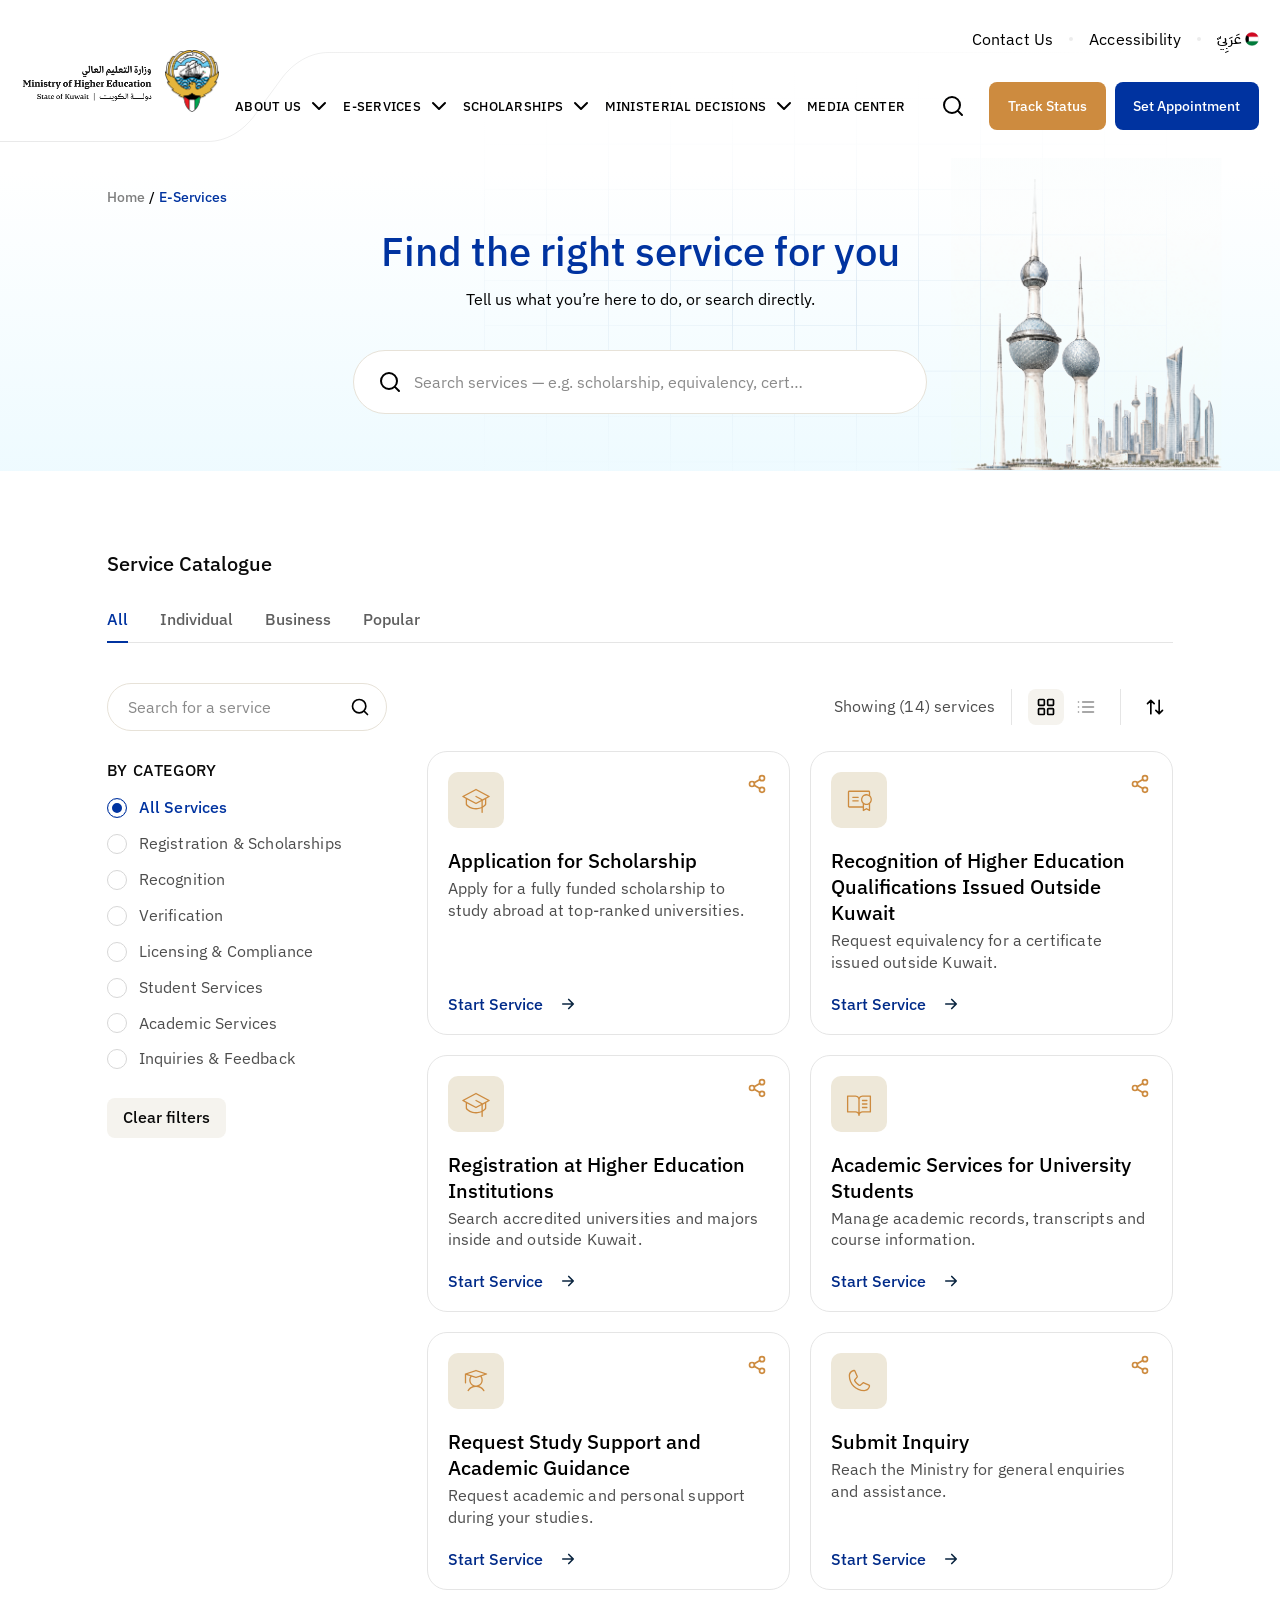
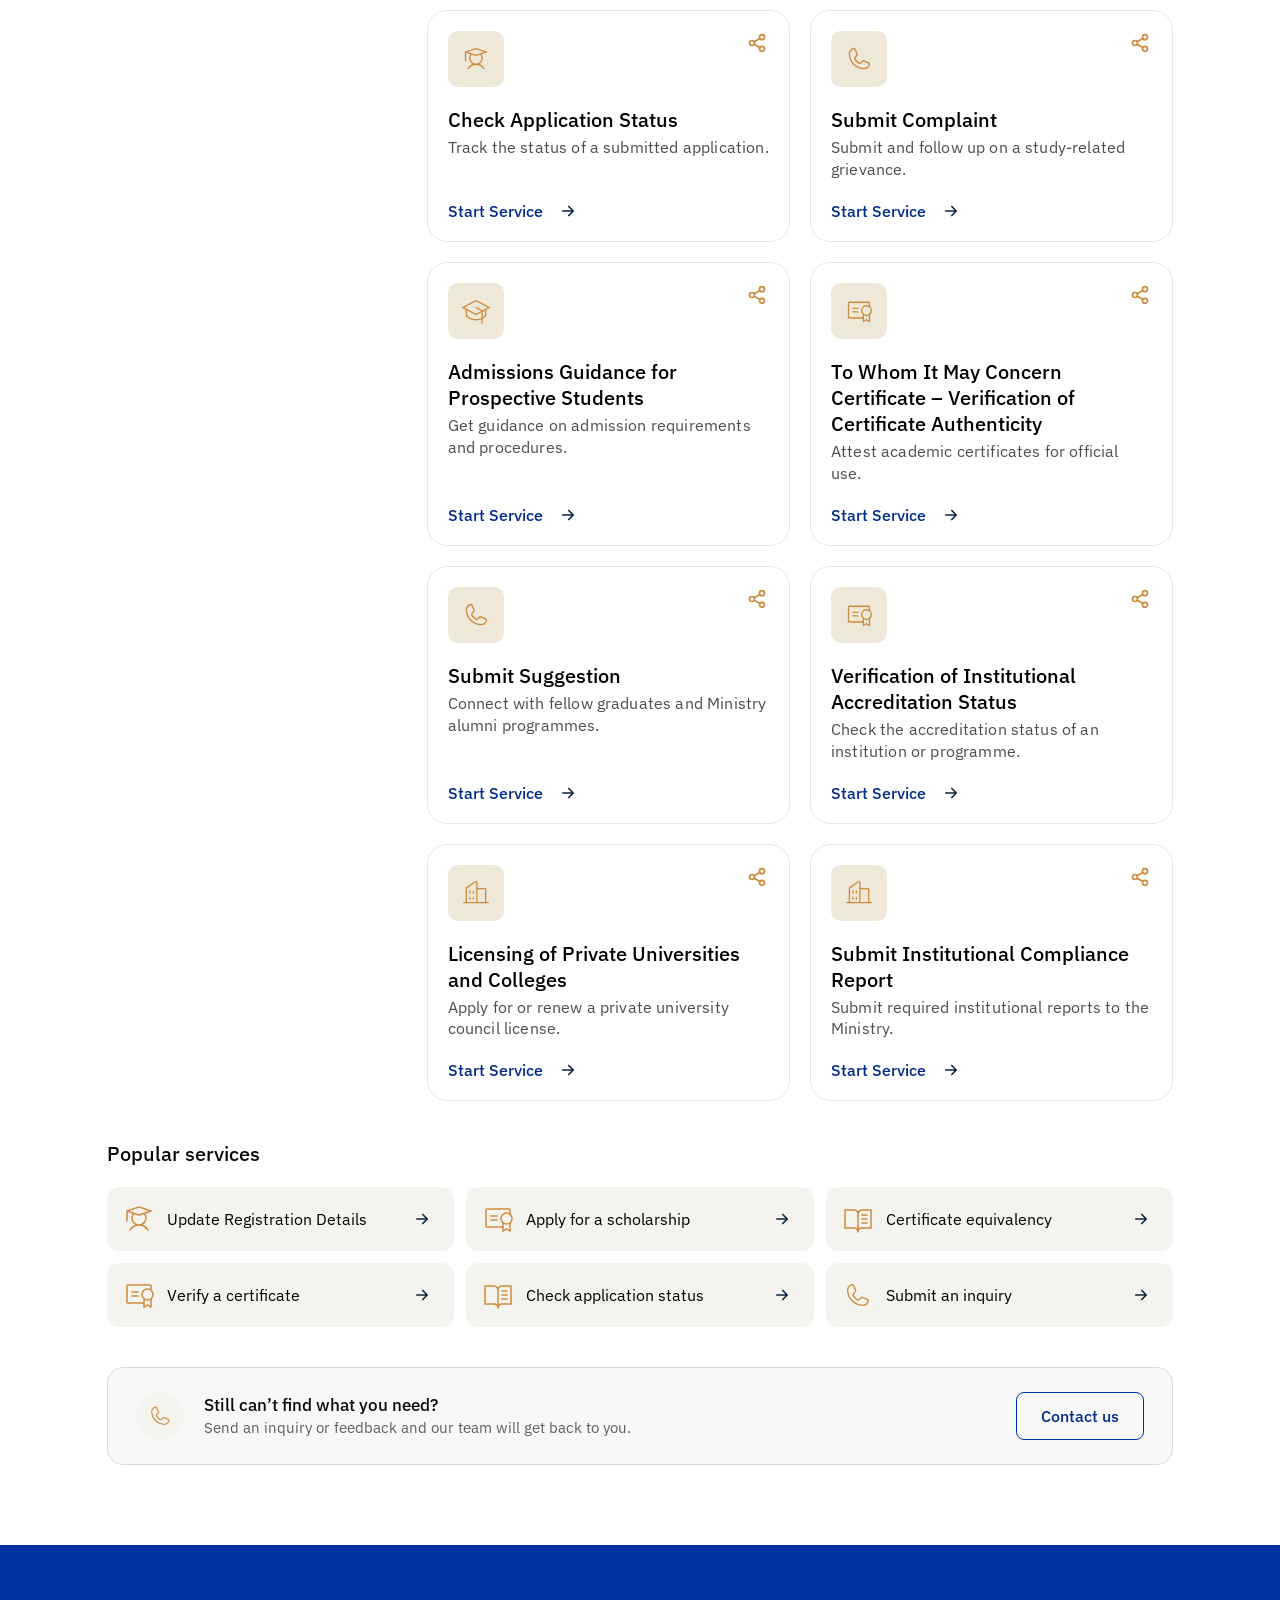
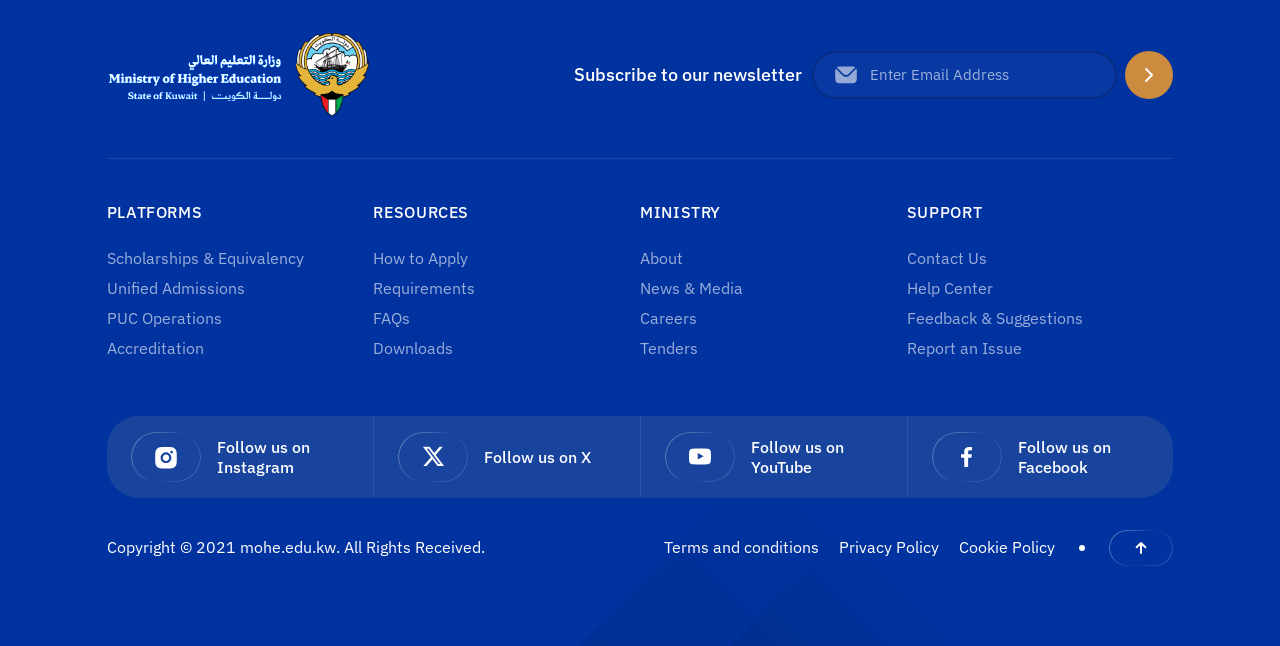
==== index.html @ 96d72e64 "Add E-Services listing and scholarship details pages Static HTML, CSS and JS build of two MOHE Kuwai" ====
<!DOCTYPE html>
<html lang="en" dir="ltr">
<head>
  <meta charset="utf-8">
  <meta name="viewport" content="width=device-width, initial-scale=1">
  <title>E-Services | Ministry of Higher Education – State of Kuwait</title>
  <meta name="description" content="Find the right Ministry of Higher Education service for you. Tell us what you’re here to do, or search directly.">

  <link rel="preconnect" href="https://fonts.googleapis.com">
  <link rel="preconnect" href="https://fonts.gstatic.com" crossorigin>
  <link href="https://fonts.googleapis.com/css2?family=IBM+Plex+Sans:wght@400;500;600&family=IBM+Plex+Sans+Arabic:wght@600&display=swap" rel="stylesheet">
  <link rel="stylesheet" href="css/styles.css">
</head>
<body>
  <a class="skip-link" href="#main">Skip to main content</a>

  <!-- ============================ Site header ============================ -->
  <header class="site-header">
    <a class="logo" href="#" aria-label="Ministry of Higher Education, State of Kuwait – home">
      <img class="logo__wordmark" src="assets/images/logo-mohe.png" alt="" width="177" height="53">
      <img class="logo__emblem" src="assets/images/emblem-kuwait.png" alt="" width="73" height="83">
    </a>

    <button class="nav-toggle" type="button" aria-expanded="false" aria-controls="site-menu">
      <span class="visually-hidden">Menu</span>
      <span class="nav-toggle__bars" aria-hidden="true"></span>
    </button>

    <div class="site-header__menu" id="site-menu">
      <ul class="utility-nav">
        <li><a href="#">Contact Us</a></li>
        <li><a href="#">Accessibility</a></li>
        <li>
          <a class="utility-nav__lang" href="#" lang="ar" hreflang="ar">
            <span>عَرَبِيّ</span>
            <span class="utility-nav__flag" aria-hidden="true">
              <img src="assets/images/flag-kuwait.png" alt="" width="14" height="14">
            </span>
          </a>
        </li>
      </ul>

      <div class="site-header__main">
        <nav aria-label="Primary">
          <ul class="primary-nav">
            <li><a href="#">About us <img src="assets/icons/chevron-down.svg" alt="" width="24" height="24"></a></li>
            <li><a href="index.html" aria-current="page">E-Services <img src="assets/icons/chevron-down.svg" alt="" width="24" height="24"></a></li>
            <li><a href="#">Scholarships <img src="assets/icons/chevron-down.svg" alt="" width="24" height="24"></a></li>
            <li><a href="#">Ministerial Decisions <img src="assets/icons/chevron-down.svg" alt="" width="24" height="24"></a></li>
            <li><a href="#">Media Center</a></li>
          </ul>
        </nav>

        <div class="site-header__actions">
          <button class="icon-button" type="button" data-focus-search aria-label="Search services">
            <img src="assets/icons/search.svg" alt="" width="24" height="24">
          </button>
          <div class="site-header__buttons">
            <a class="btn btn--accent" href="#">Track Status</a>
            <a class="btn btn--primary" href="#">Set Appointment</a>
          </div>
        </div>
      </div>
    </div>
  </header>

  <main id="main">
    <!-- ============================== Hero ============================== -->
    <section class="hero" aria-labelledby="page-title">
      <div class="hero__decor" aria-hidden="true">
        <img class="hero__pattern" src="assets/images/hero-pattern.svg" alt="" width="683" height="500">
        <div class="hero__towers">
          <img src="assets/images/hero-kuwait-towers.png" alt="" width="1122" height="1402">
        </div>
      </div>

      <div class="container hero__inner">
        <nav class="breadcrumb" aria-label="Breadcrumb">
          <ol>
            <li><a href="#">Home</a></li>
            <li><a href="#" aria-current="page">E-Services</a></li>
          </ol>
        </nav>

        <div class="hero__heading">
          <h1 id="page-title">Find the right service for you</h1>
          <p>Tell us what you’re here to do, or search directly.</p>
        </div>

        <form class="search" role="search" action="#" data-search>
          <div class="search__field">
            <img class="search__icon" src="assets/icons/search.svg" alt="" width="24" height="24">
            <label class="visually-hidden" for="service-search">Search services</label>
            <input class="search__input" id="service-search" type="text" name="q"
                   placeholder="Search services — e.g. scholarship, equivalency, certificate"
                   autocomplete="off" spellcheck="false"
                   role="combobox" aria-expanded="false" aria-controls="search-results"
                   aria-autocomplete="list">
            <button class="search__submit" type="submit" tabindex="-1">Search</button>
          </div>
          <ul class="search__results" id="search-results" role="listbox" aria-label="Suggested services" hidden></ul>
          <p class="visually-hidden" role="status" aria-live="polite" data-search-status></p>
        </form>
      </div>
    </section>

    <!-- ========================= Service listing ========================= -->
    <div class="services">
      <div class="container services__inner">

        <section class="catalogue" aria-labelledby="catalogue-title" data-catalogue>
          <h2 class="section__title" id="catalogue-title">Service Catalogue</h2>

          <div class="catalogue__tabs" role="group" aria-label="Filter services by audience">
            <button class="catalogue__tab" type="button" data-tab="all" aria-pressed="true">All</button>
            <button class="catalogue__tab" type="button" data-tab="individual" aria-pressed="false">Individual</button>
            <button class="catalogue__tab" type="button" data-tab="business" aria-pressed="false">Business</button>
            <button class="catalogue__tab" type="button" data-tab="popular" aria-pressed="false">Popular</button>
          </div>

          <div class="catalogue__layout">
            <form class="catalogue__sidebar" action="#" data-catalogue-filters>
              <div class="filter-search">
                <label class="visually-hidden" for="catalogue-search">Search for a service</label>
                <input id="catalogue-search" type="text" name="filter" placeholder="Search for a service" autocomplete="off" spellcheck="false">
                <img src="assets/icons/search.svg" alt="" width="20" height="20">
              </div>

              <fieldset class="filter-group">
                <legend>By Category</legend>
                <label class="radio">
                  <input type="radio" name="category" value="all" checked>
                  <span>All Services</span>
                </label>
                <label class="radio">
                  <input type="radio" name="category" value="registration">
                  <span>Registration &amp; Scholarships</span>
                </label>
                <label class="radio">
                  <input type="radio" name="category" value="recognition">
                  <span>Recognition</span>
                </label>
                <label class="radio">
                  <input type="radio" name="category" value="verification">
                  <span>Verification</span>
                </label>
                <label class="radio">
                  <input type="radio" name="category" value="licensing">
                  <span>Licensing &amp; Compliance</span>
                </label>
                <label class="radio">
                  <input type="radio" name="category" value="student">
                  <span>Student Services</span>
                </label>
                <label class="radio">
                  <input type="radio" name="category" value="academic">
                  <span>Academic Services</span>
                </label>
                <label class="radio">
                  <input type="radio" name="category" value="inquiries">
                  <span>Inquiries &amp; Feedback</span>
                </label>
              </fieldset>

              <button class="catalogue__clear" type="reset">Clear filters</button>
            </form>

            <div class="catalogue__results">
              <div class="catalogue__toolbar">
                <p class="catalogue__count" role="status" aria-live="polite" data-catalogue-count>Showing (14) services</p>
                <div class="catalogue__views" role="group" aria-label="Layout">
                  <button class="icon-toggle" type="button" data-view="grid" aria-pressed="true" aria-label="Grid view">
                    <img src="assets/icons/view-grid.svg" alt="" width="20" height="20">
                  </button>
                  <button class="icon-toggle" type="button" data-view="list" aria-pressed="false" aria-label="List view">
                    <img src="assets/icons/view-list.svg" alt="" width="20" height="20">
                  </button>
                </div>
                <button class="icon-toggle icon-toggle--sort" type="button" data-sort="default" aria-label="Sort services: default order">
                  <img src="assets/icons/sort.svg" alt="" width="20" height="20">
                </button>
              </div>

              <ul class="catalogue__grid" data-catalogue-grid>
              <li class="catalogue__item" data-service data-category="registration" data-audience="individual" data-popular="true">
                <article class="service-card">
                  <div class="service-card__top">
                    <span class="service-card__icon"><img src="assets/icons/intent-study.svg" alt="" width="28" height="28"></span>
                    <button class="service-card__share" type="button" data-share aria-label="Share Application for Scholarship">
                      <img src="assets/icons/share.svg" alt="" width="20" height="20">
                    </button>
                  </div>
                  <div class="service-card__body">
                    <h3 class="service-card__title">Application for Scholarship</h3>
                    <p class="service-card__desc">Apply for a fully funded scholarship to study abroad at top-ranked universities.</p>
                  </div>
                  <a class="service-card__link" href="application-for-scholarship.html">
                    Start Service<span class="visually-hidden">: Application for Scholarship</span>
                    <img src="assets/icons/arrow-right.svg" alt="" width="18" height="18">
                  </a>
                </article>
              </li>
              <li class="catalogue__item" data-service data-category="recognition" data-audience="individual" data-popular="true">
                <article class="service-card">
                  <div class="service-card__top">
                    <span class="service-card__icon"><img src="assets/icons/intent-abroad.svg" alt="" width="28" height="28"></span>
                    <button class="service-card__share" type="button" data-share aria-label="Share Recognition of Higher Education Qualifications Issued Outside Kuwait">
                      <img src="assets/icons/share.svg" alt="" width="20" height="20">
                    </button>
                  </div>
                  <div class="service-card__body">
                    <h3 class="service-card__title">Recognition of Higher Education Qualifications Issued Outside Kuwait</h3>
                    <p class="service-card__desc">Request equivalency for a certificate issued outside Kuwait.</p>
                  </div>
                  <a class="service-card__link" href="#">
                    Start Service<span class="visually-hidden">: Recognition of Higher Education Qualifications Issued Outside Kuwait</span>
                    <img src="assets/icons/arrow-right.svg" alt="" width="18" height="18">
                  </a>
                </article>
              </li>
              <li class="catalogue__item" data-service data-category="registration" data-audience="individual" data-popular="true">
                <article class="service-card">
                  <div class="service-card__top">
                    <span class="service-card__icon"><img src="assets/icons/intent-study.svg" alt="" width="28" height="28"></span>
                    <button class="service-card__share" type="button" data-share aria-label="Share Registration at Higher Education Institutions">
                      <img src="assets/icons/share.svg" alt="" width="20" height="20">
                    </button>
                  </div>
                  <div class="service-card__body">
                    <h3 class="service-card__title">Registration at Higher Education Institutions</h3>
                    <p class="service-card__desc">Search accredited universities and majors inside and outside Kuwait.</p>
                  </div>
                  <a class="service-card__link" href="#">
                    Start Service<span class="visually-hidden">: Registration at Higher Education Institutions</span>
                    <img src="assets/icons/arrow-right.svg" alt="" width="18" height="18">
                  </a>
                </article>
              </li>
              <li class="catalogue__item" data-service data-category="academic" data-audience="individual" data-popular="false">
                <article class="service-card">
                  <div class="service-card__top">
                    <span class="service-card__icon"><img src="assets/icons/service-book.svg" alt="" width="28" height="28"></span>
                    <button class="service-card__share" type="button" data-share aria-label="Share Academic Services for University Students">
                      <img src="assets/icons/share.svg" alt="" width="20" height="20">
                    </button>
                  </div>
                  <div class="service-card__body">
                    <h3 class="service-card__title">Academic Services for University Students</h3>
                    <p class="service-card__desc">Manage academic records, transcripts and course information.</p>
                  </div>
                  <a class="service-card__link" href="#">
                    Start Service<span class="visually-hidden">: Academic Services for University Students</span>
                    <img src="assets/icons/arrow-right.svg" alt="" width="18" height="18">
                  </a>
                </article>
              </li>
              <li class="catalogue__item" data-service data-category="student" data-audience="individual" data-popular="false">
                <article class="service-card">
                  <div class="service-card__top">
                    <span class="service-card__icon"><img src="assets/icons/intent-studying.svg" alt="" width="28" height="28"></span>
                    <button class="service-card__share" type="button" data-share aria-label="Share Request Study Support and Academic Guidance">
                      <img src="assets/icons/share.svg" alt="" width="20" height="20">
                    </button>
                  </div>
                  <div class="service-card__body">
                    <h3 class="service-card__title">Request Study Support and Academic Guidance</h3>
                    <p class="service-card__desc">Request academic and personal support during your studies.</p>
                  </div>
                  <a class="service-card__link" href="#">
                    Start Service<span class="visually-hidden">: Request Study Support and Academic Guidance</span>
                    <img src="assets/icons/arrow-right.svg" alt="" width="18" height="18">
                  </a>
                </article>
              </li>
              <li class="catalogue__item" data-service data-category="inquiries" data-audience="individual business" data-popular="true">
                <article class="service-card">
                  <div class="service-card__top">
                    <span class="service-card__icon"><img src="assets/icons/intent-inquiries.svg" alt="" width="28" height="28"></span>
                    <button class="service-card__share" type="button" data-share aria-label="Share Submit Inquiry">
                      <img src="assets/icons/share.svg" alt="" width="20" height="20">
                    </button>
                  </div>
                  <div class="service-card__body">
                    <h3 class="service-card__title">Submit Inquiry</h3>
                    <p class="service-card__desc">Reach the Ministry for general enquiries and assistance.</p>
                  </div>
                  <a class="service-card__link" href="#">
                    Start Service<span class="visually-hidden">: Submit Inquiry</span>
                    <img src="assets/icons/arrow-right.svg" alt="" width="18" height="18">
                  </a>
                </article>
              </li>
              <li class="catalogue__item" data-service data-category="student" data-audience="individual" data-popular="true">
                <article class="service-card">
                  <div class="service-card__top">
                    <span class="service-card__icon"><img src="assets/icons/intent-studying.svg" alt="" width="28" height="28"></span>
                    <button class="service-card__share" type="button" data-share aria-label="Share Check Application Status">
                      <img src="assets/icons/share.svg" alt="" width="20" height="20">
                    </button>
                  </div>
                  <div class="service-card__body">
                    <h3 class="service-card__title">Check Application Status</h3>
                    <p class="service-card__desc">Track the status of a submitted application.</p>
                  </div>
                  <a class="service-card__link" href="#">
                    Start Service<span class="visually-hidden">: Check Application Status</span>
                    <img src="assets/icons/arrow-right.svg" alt="" width="18" height="18">
                  </a>
                </article>
              </li>
              <li class="catalogue__item" data-service data-category="inquiries" data-audience="individual" data-popular="false">
                <article class="service-card">
                  <div class="service-card__top">
                    <span class="service-card__icon"><img src="assets/icons/intent-inquiries.svg" alt="" width="28" height="28"></span>
                    <button class="service-card__share" type="button" data-share aria-label="Share Submit Complaint">
                      <img src="assets/icons/share.svg" alt="" width="20" height="20">
                    </button>
                  </div>
                  <div class="service-card__body">
                    <h3 class="service-card__title">Submit Complaint</h3>
                    <p class="service-card__desc">Submit and follow up on a study-related grievance.</p>
                  </div>
                  <a class="service-card__link" href="#">
                    Start Service<span class="visually-hidden">: Submit Complaint</span>
                    <img src="assets/icons/arrow-right.svg" alt="" width="18" height="18">
                  </a>
                </article>
              </li>
              <li class="catalogue__item" data-service data-category="registration" data-audience="individual" data-popular="false">
                <article class="service-card">
                  <div class="service-card__top">
                    <span class="service-card__icon"><img src="assets/icons/intent-study.svg" alt="" width="28" height="28"></span>
                    <button class="service-card__share" type="button" data-share aria-label="Share Admissions Guidance for Prospective Students">
                      <img src="assets/icons/share.svg" alt="" width="20" height="20">
                    </button>
                  </div>
                  <div class="service-card__body">
                    <h3 class="service-card__title">Admissions Guidance for Prospective Students</h3>
                    <p class="service-card__desc">Get guidance on admission requirements and procedures.</p>
                  </div>
                  <a class="service-card__link" href="#">
                    Start Service<span class="visually-hidden">: Admissions Guidance for Prospective Students</span>
                    <img src="assets/icons/arrow-right.svg" alt="" width="18" height="18">
                  </a>
                </article>
              </li>
              <li class="catalogue__item" data-service data-category="verification" data-audience="individual" data-popular="true">
                <article class="service-card">
                  <div class="service-card__top">
                    <span class="service-card__icon"><img src="assets/icons/intent-abroad.svg" alt="" width="28" height="28"></span>
                    <button class="service-card__share" type="button" data-share aria-label="Share To Whom It May Concern Certificate – Verification of Certificate Authenticity">
                      <img src="assets/icons/share.svg" alt="" width="20" height="20">
                    </button>
                  </div>
                  <div class="service-card__body">
                    <h3 class="service-card__title">To Whom It May Concern Certificate – Verification of Certificate Authenticity</h3>
                    <p class="service-card__desc">Attest academic certificates for official use.</p>
                  </div>
                  <a class="service-card__link" href="#">
                    Start Service<span class="visually-hidden">: To Whom It May Concern Certificate – Verification of Certificate Authenticity</span>
                    <img src="assets/icons/arrow-right.svg" alt="" width="18" height="18">
                  </a>
                </article>
              </li>
              <li class="catalogue__item" data-service data-category="inquiries" data-audience="individual business" data-popular="false">
                <article class="service-card">
                  <div class="service-card__top">
                    <span class="service-card__icon"><img src="assets/icons/intent-inquiries.svg" alt="" width="28" height="28"></span>
                    <button class="service-card__share" type="button" data-share aria-label="Share Submit Suggestion">
                      <img src="assets/icons/share.svg" alt="" width="20" height="20">
                    </button>
                  </div>
                  <div class="service-card__body">
                    <h3 class="service-card__title">Submit Suggestion</h3>
                    <p class="service-card__desc">Connect with fellow graduates and Ministry alumni programmes.</p>
                  </div>
                  <a class="service-card__link" href="#">
                    Start Service<span class="visually-hidden">: Submit Suggestion</span>
                    <img src="assets/icons/arrow-right.svg" alt="" width="18" height="18">
                  </a>
                </article>
              </li>
              <li class="catalogue__item" data-service data-category="verification" data-audience="business" data-popular="false">
                <article class="service-card">
                  <div class="service-card__top">
                    <span class="service-card__icon"><img src="assets/icons/intent-abroad.svg" alt="" width="28" height="28"></span>
                    <button class="service-card__share" type="button" data-share aria-label="Share Verification of Institutional Accreditation Status">
                      <img src="assets/icons/share.svg" alt="" width="20" height="20">
                    </button>
                  </div>
                  <div class="service-card__body">
                    <h3 class="service-card__title">Verification of Institutional Accreditation Status</h3>
                    <p class="service-card__desc">Check the accreditation status of an institution or programme.</p>
                  </div>
                  <a class="service-card__link" href="#">
                    Start Service<span class="visually-hidden">: Verification of Institutional Accreditation Status</span>
                    <img src="assets/icons/arrow-right.svg" alt="" width="18" height="18">
                  </a>
                </article>
              </li>
              <li class="catalogue__item" data-service data-category="licensing" data-audience="business" data-popular="false">
                <article class="service-card">
                  <div class="service-card__top">
                    <span class="service-card__icon"><img src="assets/icons/intent-institution.svg" alt="" width="28" height="28"></span>
                    <button class="service-card__share" type="button" data-share aria-label="Share Licensing of Private Universities and Colleges">
                      <img src="assets/icons/share.svg" alt="" width="20" height="20">
                    </button>
                  </div>
                  <div class="service-card__body">
                    <h3 class="service-card__title">Licensing of Private Universities and Colleges</h3>
                    <p class="service-card__desc">Apply for or renew a private university council license.</p>
                  </div>
                  <a class="service-card__link" href="#">
                    Start Service<span class="visually-hidden">: Licensing of Private Universities and Colleges</span>
                    <img src="assets/icons/arrow-right.svg" alt="" width="18" height="18">
                  </a>
                </article>
              </li>
              <li class="catalogue__item" data-service data-category="licensing" data-audience="business" data-popular="false">
                <article class="service-card">
                  <div class="service-card__top">
                    <span class="service-card__icon"><img src="assets/icons/intent-institution.svg" alt="" width="28" height="28"></span>
                    <button class="service-card__share" type="button" data-share aria-label="Share Submit Institutional Compliance Report">
                      <img src="assets/icons/share.svg" alt="" width="20" height="20">
                    </button>
                  </div>
                  <div class="service-card__body">
                    <h3 class="service-card__title">Submit Institutional Compliance Report</h3>
                    <p class="service-card__desc">Submit required institutional reports to the Ministry.</p>
                  </div>
                  <a class="service-card__link" href="#">
                    Start Service<span class="visually-hidden">: Submit Institutional Compliance Report</span>
                    <img src="assets/icons/arrow-right.svg" alt="" width="18" height="18">
                  </a>
                </article>
              </li>
              </ul>

              <p class="catalogue__empty" data-catalogue-empty hidden>No services match these filters. Try a different search or category.</p>
              <p class="visually-hidden" role="status" aria-live="polite" data-share-status></p>
            </div>
          </div>
        </section>

        <section class="section" aria-labelledby="popular-title">
          <h2 class="section__title" id="popular-title">Popular services</h2>
          <ul class="service-grid">
            <li>
              <a class="service-link" href="#">
                <img class="service-link__icon" src="assets/icons/service-registration.svg" alt="" width="32" height="32">
                <span class="service-link__label">Update Registration Details</span>
                <span class="service-link__arrow"><img src="assets/icons/arrow-right.svg" alt="" width="18" height="18"></span>
              </a>
            </li>
            <li>
              <a class="service-link" href="#">
                <img class="service-link__icon" src="assets/icons/service-certificate.svg" alt="" width="32" height="32">
                <span class="service-link__label">Apply for a scholarship</span>
                <span class="service-link__arrow"><img src="assets/icons/arrow-right.svg" alt="" width="18" height="18"></span>
              </a>
            </li>
            <li>
              <a class="service-link" href="#">
                <img class="service-link__icon" src="assets/icons/service-book.svg" alt="" width="32" height="32">
                <span class="service-link__label">Certificate equivalency</span>
                <span class="service-link__arrow"><img src="assets/icons/arrow-right.svg" alt="" width="18" height="18"></span>
              </a>
            </li>
            <li>
              <a class="service-link" href="#">
                <img class="service-link__icon" src="assets/icons/service-certificate.svg" alt="" width="32" height="32">
                <span class="service-link__label">Verify a certificate</span>
                <span class="service-link__arrow"><img src="assets/icons/arrow-right.svg" alt="" width="18" height="18"></span>
              </a>
            </li>
            <li>
              <a class="service-link" href="#">
                <img class="service-link__icon" src="assets/icons/service-book.svg" alt="" width="32" height="32">
                <span class="service-link__label">Check application status</span>
                <span class="service-link__arrow"><img src="assets/icons/arrow-right.svg" alt="" width="18" height="18"></span>
              </a>
            </li>
            <li>
              <a class="service-link" href="#">
                <img class="service-link__icon" src="assets/icons/service-inquiry.svg" alt="" width="32" height="32">
                <span class="service-link__label">Submit an inquiry</span>
                <span class="service-link__arrow"><img src="assets/icons/arrow-right.svg" alt="" width="18" height="18"></span>
              </a>
            </li>
          </ul>
        </section>

        <section class="help-strip" aria-labelledby="help-title">
          <span class="help-strip__icon"><img src="assets/icons/phone.svg" alt="" width="24" height="24"></span>
          <div class="help-strip__text">
            <h2 class="help-strip__title" id="help-title">Still can’t find what you need?</h2>
            <p>Send an inquiry or feedback and our team will get back to you.</p>
          </div>
          <a class="btn btn--outline" href="#">Contact us</a>
        </section>

      </div>
    </div>
  </main>

  <!-- ============================ Site footer ============================ -->
  <footer class="site-footer">
    <div class="site-footer__decor" aria-hidden="true"><span></span><span></span></div>

    <div class="container site-footer__inner">
      <div class="site-footer__top">
        <a class="logo logo--footer" href="#" aria-label="Ministry of Higher Education, State of Kuwait – home">
          <span class="logo__wordmark"><img src="assets/images/logo-mohe-footer.png" alt="" width="189" height="98"></span>
          <img class="logo__emblem" src="assets/images/emblem-kuwait.png" alt="" width="73" height="83">
        </a>

        <form class="newsletter" action="#" novalidate data-newsletter>
          <label class="newsletter__label" for="newsletter-email">Subscribe to our newsletter</label>
          <div class="newsletter__controls">
            <div class="newsletter__field">
              <img src="assets/icons/mail.svg" alt="" width="24" height="24">
              <input id="newsletter-email" type="email" name="email" placeholder="Enter Email Address"
                     autocomplete="email" required aria-describedby="newsletter-status">
            </div>
            <button class="newsletter__submit" type="submit" aria-label="Subscribe">
              <img src="assets/icons/chevron-right.svg" alt="" width="24" height="24">
            </button>
          </div>
          <p class="newsletter__status" id="newsletter-status" role="status" aria-live="polite"></p>
        </form>
      </div>

      <hr class="site-footer__divider">

      <div class="site-footer__body">
        <div class="footer-columns">
          <nav class="footer-column" aria-labelledby="footer-platforms">
            <h2 id="footer-platforms">Platforms</h2>
            <ul>
              <li><a href="#">Scholarships &amp; Equivalency</a></li>
              <li><a href="#">Unified Admissions</a></li>
              <li><a href="#">PUC Operations</a></li>
              <li><a href="#">Accreditation</a></li>
            </ul>
          </nav>
          <nav class="footer-column" aria-labelledby="footer-resources">
            <h2 id="footer-resources">Resources</h2>
            <ul>
              <li><a href="#">How to Apply</a></li>
              <li><a href="#">Requirements</a></li>
              <li><a href="#">FAQs</a></li>
              <li><a href="#">Downloads</a></li>
            </ul>
          </nav>
          <nav class="footer-column" aria-labelledby="footer-ministry">
            <h2 id="footer-ministry">Ministry</h2>
            <ul>
              <li><a href="#">About</a></li>
              <li><a href="#">News &amp; Media</a></li>
              <li><a href="#">Careers</a></li>
              <li><a href="#">Tenders</a></li>
            </ul>
          </nav>
          <nav class="footer-column" aria-labelledby="footer-support">
            <h2 id="footer-support">Support</h2>
            <ul>
              <li><a href="#">Contact Us</a></li>
              <li><a href="#">Help Center</a></li>
              <li><a href="#">Feedback &amp; Suggestions</a></li>
              <li><a href="#">Report an Issue</a></li>
            </ul>
          </nav>
        </div>

        <ul class="social-bar">
          <li>
            <a class="social-link" href="#">
              <span class="social-link__icon"><img src="assets/icons/social-instagram.svg" alt="" width="29.94" height="29.94"></span>
              Follow us on Instagram
            </a>
          </li>
          <li>
            <a class="social-link" href="#">
              <span class="social-link__icon"><img src="assets/icons/social-x.svg" alt="" width="22.97" height="22.97"></span>
              Follow us on X
            </a>
          </li>
          <li>
            <a class="social-link" href="#">
              <span class="social-link__icon"><img src="assets/icons/social-youtube.svg" alt="" width="21.33" height="22.97"></span>
              Follow us on YouTube
            </a>
          </li>
          <li>
            <a class="social-link" href="#">
              <span class="social-link__icon"><img src="assets/icons/social-facebook.svg" alt="" width="10.38" height="20.11"></span>
              Follow us on Facebook
            </a>
          </li>
        </ul>

        <div class="site-footer__bottom">
          <p class="site-footer__copyright">Copyright © 2021 mohe.edu.kw. All Rights Received.</p>
          <div class="site-footer__legal">
            <ul>
              <li><a href="#">Terms and conditions</a></li>
              <li><a href="#">Privacy Policy</a></li>
              <li><a href="#">Cookie Policy</a></li>
            </ul>
            <img class="site-footer__dot" src="assets/icons/footer-dot.svg" alt="" width="6" height="6">
            <button class="back-to-top" type="button" data-back-to-top aria-label="Back to top">
              <img src="assets/icons/footer-arrow.svg" alt="" width="24" height="24">
            </button>
          </div>
        </div>
      </div>
    </div>
  </footer>

  <script src="js/main.js" defer></script>
</body>
</html>
---- css/styles.css ----
/* ==========================================================================
   MOHE Kuwait – E-Services listing
   Source: Figma "MOHE KW - Website" › Service-Listing (1728 × 2191)

   1. Tokens
   2. Base
   3. Utilities
   4. Components: buttons, logo, site header, hero, search,
      intent card, service link, help strip, site footer
   5. Responsive: laptop, tablet, mobile
   ========================================================================== */

/* 1. Tokens ---------------------------------------------------------------- */
:root {
  /* Colour */
  --color-primary: #0033a0;
  --color-primary-border: #0034a6;
  --color-primary-dark: #012b89;
  --color-accent: #cd8b3f;
  --color-footer-surface: #19449e;
  --color-text: #000;
  --color-heading: #0a0a0a;
  --color-text-muted: rgba(0, 0, 0, 0.7);
  --color-text-subtle: #5f5f5f;
  --color-placeholder: #8a8a8a;
  --color-white: #fff;
  --color-beige: #eee8d9;
  --color-beige-light: #f5f3ee;
  --color-surface: #f8f8f8;
  --color-border: #e5e5e5;
  --color-border-warm: #e7e2d8;
  --color-border-strong: #d7d7d7;
  --color-divider: #f0f4f7;
  --color-sky: #d9f5ff;

  /* Type */
  --font-sans: "IBM Plex Sans", "IBM Plex Sans Arabic", system-ui, -apple-system, "Segoe UI", sans-serif;

  /* Radius */
  --radius-md: 8px;
  --radius-lg: 12px;
  --radius-xl: 16px;
  --radius-2xl: 24px;
  --radius-3xl: 32px;
  --radius-pill: 9999px;

  /* Layout */
  --container-max: 1440px;
  --gutter: clamp(32px, 8.333vw, 144px);   /* 144px at the 1728px design width */
  --section-space: 80px;
}

/* 2. Base ------------------------------------------------------------------ */
*,
*::before,
*::after {
  box-sizing: border-box;
}

html {
  -webkit-text-size-adjust: 100%;
  scroll-behavior: smooth;
}

body {
  margin: 0;
  font-family: var(--font-sans);
  font-size: 16px;
  line-height: 1.37;
  color: var(--color-text);
  background: var(--color-white);
  -webkit-font-smoothing: antialiased;
  overflow-x: hidden;
}

h1, h2, h3, p, ul, ol {
  margin: 0;
}

ul, ol {
  padding: 0;
  list-style: none;
}

img {
  display: block;
  max-width: 100%;
}

a {
  color: inherit;
  text-decoration: none;
}

button,
input {
  font: inherit;
  color: inherit;
}

button {
  padding: 0;
  border: 0;
  background: none;
  cursor: pointer;
}

:focus-visible {
  outline: 2px solid var(--color-primary);
  outline-offset: 2px;
}

/* 3. Utilities ------------------------------------------------------------- */
.container {
  width: 100%;
  max-width: calc(var(--container-max) + 2 * var(--gutter));
  margin-inline: auto;
  padding-inline: var(--gutter);
}

.visually-hidden {
  position: absolute;
  width: 1px;
  height: 1px;
  margin: -1px;
  padding: 0;
  overflow: hidden;
  clip: rect(0 0 0 0);
  white-space: nowrap;
  border: 0;
}

.skip-link {
  position: absolute;
  top: 8px;
  left: 8px;
  z-index: 100;
  padding: 12px 16px;
  border-radius: var(--radius-md);
  background: var(--color-primary);
  color: var(--color-white);
  font-weight: 500;
  transform: translateY(-200%);
}

.skip-link:focus {
  transform: none;
}

/* 4. Components ------------------------------------------------------------ */

/* Button */
.btn {
  display: inline-flex;
  align-items: center;
  justify-content: center;
  height: 48px;
  padding: 12px 24px;
  border: 1px solid transparent;
  border-radius: var(--radius-md);
  font-size: 16px;
  font-weight: 500;
  line-height: normal;
  white-space: nowrap;
  transition: background-color 0.2s ease, color 0.2s ease, border-color 0.2s ease;
}

.btn--primary {
  background: var(--color-primary);
  color: var(--color-white);
}

.btn--primary:hover {
  background: var(--color-primary-dark);
}

.btn--accent {
  background: var(--color-accent);
  color: var(--color-white);
}

.btn--accent:hover {
  background: #b97a33;
}

.btn--outline {
  border-color: var(--color-primary-border);
  color: var(--color-primary-dark);
}

.btn--outline:hover {
  background: var(--color-primary);
  color: var(--color-white);
}

.icon-button {
  display: inline-flex;
  align-items: center;
  justify-content: center;
  width: 44px;
  height: 44px;
  margin: -10px;               /* 24px icon, 44px hit area */
  border-radius: var(--radius-pill);
}

/* Logo */
.logo {
  --logo-w: 176.98px;
  display: flex;
  flex-shrink: 0;
  align-items: center;
  gap: 12px;
}

.logo__wordmark {
  width: var(--logo-w);
  height: calc(var(--logo-w) * 0.3);
}

.logo__emblem {
  width: calc(var(--logo-w) * 0.4125);
  height: auto;
  aspect-ratio: 73.004 / 82.959;
  object-fit: cover;
}

/* Footer wordmark: white artwork cropped inside the same 177 × 53 slot */
.logo--footer .logo__wordmark {
  position: relative;
  overflow: hidden;
  mix-blend-mode: plus-lighter;
}

.logo--footer .logo__wordmark img {
  position: absolute;
  top: -25.27%;
  left: -3.13%;
  width: 106.87%;
  height: 183.87%;
  max-width: none;
}

/* Site header */
.site-header {
  --header-px: clamp(20px, 1.62vw, 28px);
  --nav-fs: clamp(13px, 0.926vw, 16px);
  --nav-gap: clamp(10px, 1.04vw, 18px);
  position: relative;
  z-index: 3;
  display: flex;
  align-items: center;
  justify-content: space-between;
  gap: 16px;
  padding: 32px var(--header-px) 40px;
}

/* Curved hairline that wraps the logo */
.site-header::before {
  content: "";
  position: absolute;
  top: 51.5px;
  right: 0;
  left: 0;
  height: 90px;
  background: url("../assets/images/header-curve.svg") center / 100% 100% no-repeat;
  pointer-events: none;
}

.site-header .logo {
  --logo-w: clamp(132px, 10.24vw, 176.98px);
  position: relative;
}

.site-header__menu {
  position: relative;
  display: flex;
  flex-direction: column;
  align-items: flex-end;
  gap: 36px;
}

.site-header__main {
  display: flex;
  align-items: center;
  gap: clamp(20px, 2.78vw, 48px);
}

.site-header__actions {
  display: flex;
  align-items: center;
  gap: clamp(18px, 1.91vw, 33px);
}

.site-header__buttons {
  display: flex;
  gap: clamp(8px, 0.7vw, 12px);
}

.site-header__buttons .btn {
  padding-inline: clamp(14px, 1.39vw, 24px);
  font-size: clamp(14px, 0.926vw, 16px);
}

.utility-nav {
  display: flex;
  align-items: center;
  gap: 16px;
  font-size: 16px;
  line-height: 14px;
  letter-spacing: 0.16px;
  white-space: nowrap;
}

.utility-nav li {
  display: flex;
  align-items: center;
  gap: 16px;
}

.utility-nav li + li::before {
  content: "";
  width: 4px;
  height: 4px;
  background: url("../assets/icons/dot.svg") center / contain no-repeat;
}

.utility-nav a:hover {
  color: var(--color-primary);
}

.utility-nav__lang {
  display: inline-flex;
  align-items: center;
  gap: 3px;
  font-size: 14px;
  font-weight: 600;
  letter-spacing: 0;
}

.utility-nav__flag {
  position: relative;
  width: 14px;
  height: 14px;
  overflow: hidden;
  border-radius: 50%;
  transform: scaleY(-1);
}

.utility-nav__flag img {
  position: absolute;
  top: -10.24%;
  left: -10.2%;
  width: 120%;
  height: 120.47%;
  max-width: none;
}

.primary-nav {
  display: flex;
  align-items: center;
  gap: var(--nav-gap);
}

.primary-nav a {
  display: inline-flex;
  align-items: center;
  gap: 6px;
  font-size: var(--nav-fs);
  font-weight: 500;
  line-height: normal;
  letter-spacing: 0.02em;
  text-transform: uppercase;
  white-space: nowrap;
  transition: color 0.2s ease;
}

.primary-nav a:hover {
  color: var(--color-primary);
}

.primary-nav img {
  flex-shrink: 0;
}

/* Mobile menu toggle (hidden on desktop) */
.nav-toggle {
  display: none;
  position: relative;
  align-items: center;
  justify-content: center;
  width: 44px;
  height: 44px;
  border-radius: var(--radius-md);
}

.nav-toggle__bars,
.nav-toggle__bars::before,
.nav-toggle__bars::after {
  display: block;
  width: 24px;
  height: 2px;
  border-radius: 2px;
  background: var(--color-text);
  transition: transform 0.2s ease, background-color 0.2s ease;
}

.nav-toggle__bars {
  position: relative;
}

.nav-toggle__bars::before,
.nav-toggle__bars::after {
  content: "";
  position: absolute;
  left: 0;
}

.nav-toggle__bars::before { top: -7px; }
.nav-toggle__bars::after  { top: 7px; }

.nav-toggle[aria-expanded="true"] .nav-toggle__bars { background: transparent; }
.nav-toggle[aria-expanded="true"] .nav-toggle__bars::before { transform: translateY(7px) rotate(45deg); }
.nav-toggle[aria-expanded="true"] .nav-toggle__bars::after  { transform: translateY(-7px) rotate(-45deg); }

/* Hero */
.hero {
  --towers-w: clamp(216px, 21.14vw, 365.365px);
  --towers-right: 4.59vw;
  position: relative;
  padding: 20px 0 56.5px;
  background: linear-gradient(to bottom, var(--color-white) 0%, var(--color-sky) 224.67%);
}

/* Decorative layer: clipped to the hero, and reaching 117px up behind the header */
.hero__decor {
  position: absolute;
  inset: -117px 0 0;
  overflow: hidden;
  pointer-events: none;
}

.hero__pattern {
  position: absolute;
  top: 0;
  left: calc(50% - 156.5px);
  max-width: none;
}

.hero__towers {
  position: absolute;
  right: var(--towers-right);
  bottom: 0;
  width: var(--towers-w);
  aspect-ratio: 365.365 / 421.799;
  overflow: hidden;
  mix-blend-mode: darken;
  transform: scaleX(-1);
}

.hero__towers img {
  position: absolute;
  top: 0;
  left: -0.04%;
  width: 100.07%;
  height: auto;
  max-width: none;
}

.hero__towers::after {
  content: "";
  position: absolute;
  inset: 0;
  background: linear-gradient(180.9deg, rgba(252, 254, 254, 0.8) 16.729%, rgba(245, 252, 255, 0) 30.089%);
}

.hero__inner {
  position: relative;
  z-index: 1;
  display: flex;
  flex-direction: column;
  align-items: center;
}

.breadcrumb {
  align-self: flex-start;
  font-size: 14px;
  font-weight: 500;
  line-height: 1.05;
}

.breadcrumb ol {
  display: flex;
  flex-wrap: wrap;
  align-items: center;
  gap: 4px;
}

.breadcrumb li {
  display: flex;
  align-items: center;
  gap: 4px;
}

.breadcrumb li + li::before {
  content: "/";
}

.breadcrumb a {
  color: rgba(0, 0, 0, 0.5);
}

.breadcrumb a:hover {
  text-decoration: underline;
}

.breadcrumb a[aria-current="page"] {
  color: var(--color-primary);
}

.hero__heading {
  display: flex;
  flex-direction: column;
  align-items: center;
  gap: 12px;
  margin-top: 20.5px;
  text-align: center;
  line-height: normal;
}

.hero__heading h1 {
  font-size: 40px;
  font-weight: 500;
  line-height: 52px;
  color: var(--color-primary);
}

.hero__heading p {
  font-size: 16px;
  line-height: 21px;
}

/* Search (input + suggestions dropdown) */
.search {
  position: relative;
  width: min(720px, 100%);
  /* never run underneath the towers illustration */
  max-width: calc(100vw - 2 * (var(--towers-w) + var(--towers-right) + 24px));
  margin-top: 40px;
}

.search__field {
  display: flex;
  align-items: center;
  gap: 12px;
  height: 64px;
  padding: 0 8px 0 24px;
  border: 1px solid var(--color-border-warm);
  border-radius: var(--radius-3xl);
  background: var(--color-white);
  cursor: text;
  transition: border-color 0.2s ease, box-shadow 0.2s ease;
}

.search__field:focus-within {
  border-color: var(--color-primary);
  box-shadow: 0 0 0 3px rgba(0, 51, 160, 0.15);
}

.search__icon {
  flex-shrink: 0;
}

.search__input {
  flex: 1 1 0;
  min-width: 0;
  height: 100%;
  padding: 0;
  border: 0;
  outline: 0;
  background: none;
  font-size: 16px;
  line-height: normal;
  text-overflow: ellipsis;
}

.search__input::placeholder {
  color: var(--color-placeholder);
  opacity: 1;
}

.search__submit {
  flex-shrink: 0;
  height: 48px;
  padding: 0 24px;
  border-radius: var(--radius-2xl);
  background: var(--color-primary);
  color: var(--color-white);
  font-size: 16px;
  font-weight: 500;
  white-space: nowrap;
  opacity: 0;
  pointer-events: none;
  transition: opacity 0.2s ease, background-color 0.2s ease;
}

.search.has-value .search__submit {
  opacity: 1;
  pointer-events: auto;
}

.search__submit:hover {
  background: var(--color-primary-dark);
}

.search__results {
  position: absolute;
  top: calc(100% + 8px);
  right: 0;
  left: 0;
  z-index: 5;
  overflow: hidden;
  border-radius: var(--radius-2xl);
  background: var(--color-white);
  filter: drop-shadow(0 40px 45px rgba(18, 16, 38, 0.07));
}

.search-result {
  display: flex;
  align-items: center;
  gap: 12px;
  padding: 16px;
  border-bottom: 1px solid var(--color-divider);
  background: var(--color-white);
  cursor: pointer;
}

.search-result:hover,
.search-result.is-active {
  background: var(--color-beige-light);
}

.search-result__icon {
  display: flex;
  flex-shrink: 0;
  align-items: center;
  justify-content: center;
  width: 48px;
  height: 48px;
  border-radius: 100px;
  background: var(--color-beige);
}

.search-result__text {
  display: flex;
  flex: 1 1 0;
  flex-direction: column;
  gap: 2px;
  min-width: 0;
}

.search-result__title {
  font-size: 16px;
  font-weight: 500;
  line-height: normal;
  color: var(--color-text);
}

/* typed part stays black, the rest of the title is muted */
.search-result__title.has-match {
  color: #999;
}

.search-result__title mark {
  background: none;
  color: var(--color-text);
}

.search-result__desc {
  font-size: 14px;
  line-height: 1.37;
  letter-spacing: 0.14px;
  color: var(--color-text-muted);
}

.search-result--empty {
  cursor: default;
  color: var(--color-text-muted);
}

.search-result--empty:hover {
  background: var(--color-white);
}

/* Service listing */
.services {
  padding-block: var(--section-space);
}

.services__inner {
  display: flex;
  flex-direction: column;
  gap: 40px;
}

.section {
  display: flex;
  flex-direction: column;
  gap: 20px;
}

.section__title {
  font-size: 20px;
  font-weight: 500;
  line-height: 26px;
  color: var(--color-heading);
}

/* Service catalogue (audience tabs, sidebar filters, results) */
.catalogue {
  display: flex;
  flex-direction: column;
  gap: 20px;
}

.catalogue__tabs {
  display: flex;
  gap: 32px;
  overflow-x: auto;
  box-shadow: inset 0 -1px 0 var(--color-border);
  scrollbar-width: none;
}

.catalogue__tab {
  flex-shrink: 0;
  padding: 12px 0 14px;
  font-size: 16px;
  font-weight: 500;
  line-height: normal;
  color: var(--color-text-subtle);
  transition: color 0.2s ease, box-shadow 0.2s ease;
}

.catalogue__tab:hover {
  color: var(--color-primary);
}

.catalogue__tab[aria-pressed="true"] {
  color: var(--color-primary);
  box-shadow: inset 0 -2px 0 var(--color-primary);
}

.catalogue__tab:focus-visible {
  outline-offset: -2px;
}

.catalogue__layout {
  display: grid;
  grid-template-columns: 280px minmax(0, 1fr);
  align-items: start;
  gap: 40px;
  margin-top: 20px;
}

.catalogue__sidebar {
  display: flex;
  flex-direction: column;
  align-items: flex-start;
  gap: 28px;
}

/* Compact version of the hero search field */
.filter-search {
  display: flex;
  align-items: center;
  gap: 12px;
  width: 100%;
  height: 48px;
  padding: 0 16px 0 20px;
  border: 1px solid var(--color-border-warm);
  border-radius: var(--radius-3xl);
  background: var(--color-white);
  transition: border-color 0.2s ease, box-shadow 0.2s ease;
}

.filter-search:focus-within {
  border-color: var(--color-primary);
  box-shadow: 0 0 0 3px rgba(0, 51, 160, 0.15);
}

.filter-search input {
  flex: 1 1 0;
  min-width: 0;
  height: 100%;
  padding: 0;
  border: 0;
  outline: 0;
  background: none;
  font-size: 16px;
}

.filter-search input::placeholder {
  color: var(--color-placeholder);
  opacity: 1;
}

.filter-search img {
  flex-shrink: 0;
}

.filter-group {
  display: flex;
  flex-direction: column;
  gap: 14px;
  min-width: 0;
  margin: 0;
  padding: 0;
  border: 0;
}

.filter-group legend {
  margin-bottom: 16px;
  padding: 0;
  font-size: 16px;
  font-weight: 500;
  line-height: 1.4;
  letter-spacing: 0.64px;
  text-transform: uppercase;
  color: var(--color-heading);
}

.radio {
  display: flex;
  align-items: center;
  gap: 12px;
  font-size: 16px;
  line-height: 1.37;
  letter-spacing: 0.16px;
  color: var(--color-text-muted);
  cursor: pointer;
}

.radio input {
  flex-shrink: 0;
  width: 20px;
  height: 20px;
  margin: 0;
  border: 1.5px solid var(--color-border-strong);
  border-radius: 50%;
  background: var(--color-white);
  appearance: none;
  cursor: pointer;
  transition: border-color 0.2s ease, box-shadow 0.2s ease;
}

.radio:hover input {
  border-color: var(--color-primary);
}

.radio input:checked {
  border-color: var(--color-primary);
  box-shadow: inset 0 0 0 4px var(--color-white), inset 0 0 0 10px var(--color-primary);
}

.radio input:checked + span {
  font-weight: 500;
  color: var(--color-primary);
}

.catalogue__clear {
  height: 40px;
  padding: 0 16px;
  border-radius: var(--radius-md);
  background: var(--color-beige-light);
  font-size: 16px;
  font-weight: 500;
  color: var(--color-heading);
  transition: background-color 0.2s ease;
}

.catalogue__clear:hover {
  background: var(--color-beige);
}

.catalogue__results {
  display: flex;
  flex-direction: column;
  gap: 20px;
  min-width: 0;
}

.catalogue__toolbar {
  display: flex;
  align-items: center;
  justify-content: flex-end;
  gap: 16px;
  min-height: 48px;
}

.catalogue__count {
  font-size: 16px;
  letter-spacing: 0.16px;
  color: var(--color-text-muted);
}

.catalogue__views {
  display: flex;
  gap: 4px;
  padding-inline: 16px;
  border-inline: 1px solid var(--color-border);
}

.icon-toggle {
  display: inline-flex;
  align-items: center;
  justify-content: center;
  width: 36px;
  height: 36px;
  border-radius: var(--radius-md);
  transition: background-color 0.2s ease;
}

.icon-toggle:hover,
.icon-toggle[aria-pressed="true"] {
  background: var(--color-beige-light);
}

.icon-toggle[aria-pressed="false"] img {
  opacity: 0.45;
}

.icon-toggle--sort[data-sort="desc"] img {
  transform: scaleY(-1);
}

.icon-toggle--sort:not([data-sort="default"]) {
  background: var(--color-beige);
}

.catalogue__grid {
  display: grid;
  grid-template-columns: repeat(auto-fill, minmax(260px, 1fr));
  gap: 20px;
}

.catalogue__item[hidden] {
  display: none;
}

.catalogue__empty {
  padding: 40px 24px;
  border: 1px solid var(--color-border-strong);
  border-radius: var(--radius-xl);
  background: var(--color-surface);
  font-size: 16px;
  text-align: center;
  color: var(--color-text-subtle);
}

/* Service card */
.service-card {
  display: flex;
  flex-direction: column;
  gap: 20px;
  height: 100%;
  padding: 20px;
  border: 1px solid var(--color-border);
  border-radius: 20px;
  background: var(--color-white);
  transition: border-color 0.2s ease, box-shadow 0.2s ease;
}

.service-card:hover,
.service-card:focus-within {
  border-color: var(--color-accent);
  box-shadow: 0 12px 30px rgba(18, 16, 38, 0.06);
}

.service-card__top {
  display: flex;
  align-items: flex-start;
  justify-content: space-between;
}

.service-card__icon {
  display: flex;
  flex-shrink: 0;
  align-items: center;
  justify-content: center;
  width: 56px;
  height: 56px;
  border-radius: 10px;
  background: var(--color-beige);
}

.service-card__share {
  position: relative;
  display: flex;
  flex-shrink: 0;
  align-items: center;
  justify-content: center;
  width: 36px;
  height: 36px;
  margin: -6px -6px 0 0;
  border-radius: var(--radius-pill);
  transition: background-color 0.2s ease;
}

.service-card__share:hover {
  background: var(--color-beige-light);
}

.service-card__share[data-feedback]::after {
  content: attr(data-feedback);
  position: absolute;
  top: calc(100% + 4px);
  right: 0;
  z-index: 2;
  padding: 4px 10px;
  border-radius: var(--radius-lg);
  background: var(--color-heading);
  font-size: 12px;
  font-weight: 500;
  line-height: 16px;
  white-space: nowrap;
  color: var(--color-white);
}

.service-card__body {
  display: flex;
  flex: 1 1 auto;
  flex-direction: column;
  gap: 4px;
  min-width: 0;
}

.service-card__title {
  font-size: 20px;
  font-weight: 500;
  line-height: 26px;
  color: var(--color-text);
}

.service-card__desc {
  font-size: 16px;
  line-height: 1.37;
  letter-spacing: 0.16px;
  color: var(--color-text-muted);
}

.service-card__link {
  display: inline-flex;
  align-items: center;
  align-self: flex-start;
  gap: 8px;
  font-size: 16px;
  font-weight: 500;
  line-height: normal;
  color: var(--color-primary-dark);
}

.service-card__link img {
  transition: transform 0.2s ease;
}

/* A card whose link goes somewhere is clickable as a whole */
.service-card {
  position: relative;
}

.service-card__link:not([href="#"])::after {
  content: "";
  position: absolute;
  inset: 0;
  border-radius: 20px;
}

.service-card__share {
  z-index: 1;
}

.service-card__link:hover {
  text-decoration: underline;
}

.service-card__link:hover img {
  transform: translateX(3px);
}

/* List view: one card per row, laid out horizontally */
.catalogue__grid.is-list {
  grid-template-columns: minmax(0, 1fr);
  gap: 12px;
}

.is-list .service-card {
  flex-direction: row;
  align-items: center;
  padding: 16px 20px 16px 16px;
}

.is-list .service-card__top {
  display: contents;
}

.is-list .service-card__share {
  order: 3;
  margin: 0;
}

.is-list .service-card__link {
  order: 2;
  align-self: center;
  white-space: nowrap;
}

@media (max-width: 1023.98px) {
  .catalogue__layout {
    grid-template-columns: minmax(0, 1fr);
    gap: 28px;
  }

  .catalogue__sidebar {
    gap: 20px;
  }

  .filter-group {
    display: grid;
    grid-template-columns: repeat(2, minmax(0, 1fr));
    gap: 14px 24px;
    width: 100%;
  }

  .catalogue__toolbar {
    justify-content: space-between;
  }

  .catalogue__count {
    margin-right: auto;
  }
}

@media (max-width: 767.98px) {
  .catalogue__tabs {
    gap: 24px;
  }

  .catalogue__grid {
    grid-template-columns: minmax(0, 1fr);
    gap: 12px;
  }

  .service-card {
    gap: 16px;
    padding: 16px;
    border-radius: var(--radius-xl);
  }

  .is-list .service-card {
    flex-wrap: wrap;
  }

  .is-list .service-card__body {
    flex-basis: calc(100% - 56px - 36px - 40px);
  }

  .is-list .service-card__link {
    order: 4;
    flex-basis: 100%;
  }
}

@media (max-width: 479.98px) {
  .filter-group {
    grid-template-columns: minmax(0, 1fr);
  }
}

/* Service link (popular services) */
.service-grid {
  display: grid;
  grid-template-columns: repeat(3, minmax(0, 1fr));
  gap: 12px;
}

.service-link {
  display: flex;
  align-items: center;
  gap: 12px;
  height: 100%;
  padding: 16px;
  border-radius: var(--radius-lg);
  background: var(--color-beige-light);
  transition: background-color 0.2s ease;
}

.service-link:hover {
  background: var(--color-beige);
}

.service-link__icon {
  flex-shrink: 0;
}

.service-link__label {
  flex: 1 1 0;
  min-width: 0;
  font-size: 16px;
  line-height: 1.5;
  overflow-wrap: break-word;
}

.service-link__arrow {
  display: flex;
  flex-shrink: 0;
  align-items: center;
  justify-content: center;
  width: 32px;
  height: 32px;
  border-radius: 999px;
  transition: transform 0.2s ease;
}

.service-link:hover .service-link__arrow {
  transform: translateX(3px);
}

/* Help strip */
.help-strip {
  display: flex;
  align-items: center;
  gap: 20px;
  padding: 24px 28px;
  border: 1px solid var(--color-border-strong);
  border-radius: var(--radius-xl);
  background: var(--color-surface);
}

.help-strip__icon {
  display: flex;
  flex-shrink: 0;
  align-items: center;
  justify-content: center;
  width: 48px;
  height: 48px;
  border-radius: 24px;
  background: var(--color-beige-light);
}

.help-strip__text {
  display: flex;
  flex: 1 1 0;
  flex-direction: column;
  gap: 2px;
  min-width: 0;
  line-height: normal;
}

.help-strip__title {
  font-size: 17px;
  font-weight: 500;
  line-height: 22px;
  color: var(--color-heading);
}

.help-strip__text p {
  font-size: 15px;
  line-height: 20px;
  color: var(--color-text-subtle);
}

/* Site footer */
.site-footer {
  position: relative;
  overflow: hidden;
  padding: 88px 0 80px;
  background: var(--color-primary);
  color: var(--color-white);
}

.site-footer :focus-visible {
  outline-color: var(--color-white);
}

/* Two diagonal light bands in the lower half of the footer */
.site-footer__decor span {
  position: absolute;
  transform: rotate(-135deg);
  pointer-events: none;
}

.site-footer__decor span:nth-child(1) {
  bottom: -594.2px;
  left: calc(8.33% + 345.5px);
  width: 259.373px;
  height: 824.573px;
  background: linear-gradient(to bottom, rgba(0, 0, 0, 0.23), rgba(255, 255, 255, 0));
}

.site-footer__decor span:nth-child(2) {
  bottom: -449px;
  left: calc(33.33% + 249.6px);
  width: 159.185px;
  height: 723.757px;
  background: linear-gradient(to bottom, rgba(0, 0, 0, 0.18) 20.755%, rgba(255, 255, 255, 0) 78.3%);
}

.site-footer__inner {
  position: relative;
}

.site-footer__top {
  display: flex;
  align-items: center;
  justify-content: space-between;
  gap: 24px;
}

.site-footer__divider {
  height: 1px;
  margin: 42px 0;
  border: 0;
  background: rgba(255, 255, 255, 0.1);
}

.site-footer__body {
  display: flex;
  flex-direction: column;
  gap: 32px;
}

/* Newsletter */
.newsletter {
  position: relative;
  display: flex;
  align-items: center;
  gap: 10px;
}

.newsletter__label {
  font-size: 18px;
  font-weight: 500;
  line-height: 23px;
  white-space: nowrap;
}

.newsletter__controls {
  display: flex;
  gap: 8px;
}

.newsletter__field {
  display: flex;
  align-items: center;
  gap: 12px;
  width: 305px;
  height: 48px;
  padding: 0 14px 0 20px;
  border: 2px solid rgba(0, 0, 0, 0.2);
  border-radius: var(--radius-pill);
  background: rgba(255, 255, 255, 0.03);
}

.newsletter__field:focus-within {
  border-color: rgba(255, 255, 255, 0.7);
}

.newsletter__field img {
  flex-shrink: 0;
}

.newsletter__field input {
  flex: 1 1 0;
  min-width: 0;
  height: 100%;
  padding: 0;
  border: 0;
  outline: 0;
  background: none;
  font-size: 15px;
  color: var(--color-white);
}

.newsletter__field input::placeholder {
  color: rgba(255, 255, 255, 0.6);
  opacity: 1;
}

.newsletter__submit {
  display: flex;
  flex-shrink: 0;
  align-items: center;
  justify-content: center;
  width: 48px;
  height: 48px;
  border-radius: var(--radius-pill);
  background: var(--color-accent);
  transition: background-color 0.2s ease;
}

.newsletter__submit:hover {
  background: #b97a33;
}

.newsletter__status {
  position: absolute;
  top: calc(100% + 6px);
  right: 0;
  font-size: 14px;
  line-height: 18px;
  color: rgba(255, 255, 255, 0.85);
}

.newsletter__status:empty {
  display: none;
}

/* Footer link columns */
.footer-columns {
  display: grid;
  grid-template-columns: repeat(4, minmax(0, 1fr));
  margin-bottom: 24px;        /* 32px body gap + 24px = 56px to the social bar */
}

.footer-column {
  display: flex;
  flex-direction: column;
  gap: 24px;
}

.footer-column h2 {
  font-size: 16px;
  font-weight: 500;
  line-height: 1.4;
  letter-spacing: 0.64px;
  text-transform: uppercase;
}

.footer-column ul {
  display: flex;
  flex-direction: column;
  gap: 8px;
}

.footer-column li {
  min-height: 22px;
}

.footer-column a {
  font-size: 16px;
  line-height: 1.2;
  color: rgba(255, 255, 255, 0.6);
  transition: color 0.2s ease;
}

/* animated underline shared by footer text links */
.footer-column a,
.site-footer__legal a {
  background: linear-gradient(rgba(255, 255, 255, 0.5), rgba(255, 255, 255, 0.5)) 0 100% / 0 1px no-repeat;
  padding-bottom: 3px;
  transition: background-size 0.25s ease, color 0.2s ease;
}

.footer-column a:hover,
.site-footer__legal a:hover {
  background-size: 100% 1px;
  color: var(--color-white);
}

/* Social bar */
.social-bar {
  display: grid;
  grid-template-columns: repeat(4, minmax(0, 1fr));
  overflow: hidden;
  border-radius: var(--radius-3xl);
  background: var(--color-footer-surface);
}

.social-bar li + li {
  border-left: 1px solid rgba(255, 255, 255, 0.07);
}

.social-link {
  display: flex;
  align-items: center;
  gap: 16px;
  height: 100%;
  padding: 16px 24px;
  font-size: 16px;
  font-weight: 500;
  line-height: normal;
  transition: background-color 0.2s ease;
}

.social-link:hover {
  background: rgba(255, 255, 255, 0.06);
}

.social-link:focus-visible {
  outline-offset: -4px;
}

.social-link__icon,
.back-to-top {
  position: relative;
  display: flex;
  flex-shrink: 0;
  align-items: center;
  justify-content: center;
  border-radius: 56px;
}

.social-link__icon {
  width: 69.94px;
  height: 49.94px;
}

/* hairline that fades out from the top-left corner of the pill */
.social-link__icon::before,
.back-to-top::before {
  content: "";
  position: absolute;
  inset: 0;
  padding: 1px;
  border-radius: inherit;
  background: linear-gradient(120deg, rgba(255, 255, 255, 0.45), rgba(255, 255, 255, 0) 55%, rgba(255, 255, 255, 0.25));
  -webkit-mask: linear-gradient(#000 0 0) content-box, linear-gradient(#000 0 0);
  -webkit-mask-composite: xor;
  mask: linear-gradient(#000 0 0) content-box exclude, linear-gradient(#000 0 0);
  pointer-events: none;
}

/* Footer bottom row */
.site-footer__bottom {
  display: flex;
  align-items: center;
  justify-content: space-between;
  gap: 16px 24px;
  font-size: 16px;
  line-height: 1.4;
}

.site-footer__legal {
  display: flex;
  align-items: center;
  gap: 24px;
}

.site-footer__legal ul {
  display: flex;
  flex-wrap: wrap;
  gap: 4px 20px;
}

.site-footer__legal a {
  white-space: nowrap;
}

.site-footer__dot {
  flex-shrink: 0;
}

.back-to-top {
  width: 64px;
  height: 36px;
  transition: background-color 0.2s ease;
}

.back-to-top img {
  transform: rotate(-90deg);
}

.back-to-top:hover {
  background: rgba(255, 255, 255, 0.1);
}

/* 5. Responsive ------------------------------------------------------------ */

/* Laptop and below: collapse the header into a menu button */
@media (max-width: 1279.98px) {
  .site-header {
    padding: 12px var(--gutter);
    border-bottom: 1px solid rgba(18, 20, 23, 0.08);
    background: var(--color-white);
  }

  .site-header::before {
    display: none;
  }

  .site-header .logo {
    --logo-w: 132px;
  }

  .nav-toggle {
    display: inline-flex;
  }

  .site-header__menu {
    position: absolute;
    top: 100%;
    right: 0;
    left: 0;
    display: none;
    flex-direction: column-reverse;
    align-items: stretch;
    gap: 20px;
    max-height: calc(100vh - 100%);
    max-height: calc(100dvh - 86px);
    overflow-y: auto;
    padding: 8px var(--gutter) 24px;
    border-bottom: 1px solid rgba(18, 20, 23, 0.08);
    background: var(--color-white);
    box-shadow: 0 24px 40px rgba(18, 16, 38, 0.08);
  }

  .site-header__menu.is-open {
    display: flex;
  }

  .site-header__main {
    flex-direction: column;
    align-items: stretch;
    gap: 20px;
  }

  .primary-nav {
    flex-direction: column;
    align-items: stretch;
    gap: 0;
  }

  .primary-nav a {
    justify-content: space-between;
    width: 100%;
    padding: 14px 0;
    border-bottom: 1px solid var(--color-divider);
    font-size: 16px;
  }

  .site-header__actions .icon-button {
    display: none;             /* the hero search sits directly below */
  }

  .site-header__actions,
  .site-header__buttons {
    display: flex;
    gap: 12px;
    width: 100%;
  }

  .site-header__buttons .btn {
    flex: 1 1 0;
    padding-inline: 16px;
    font-size: 16px;
  }

  .utility-nav {
    justify-content: center;
    line-height: 24px;
  }

  .hero__decor {
    inset: 0;
  }

  .hero__pattern {
    top: -117px;
  }
}

/* Tablet */
@media (max-width: 1023.98px) {
  :root {
    --gutter: 32px;
    --section-space: 56px;
  }




  .hero__towers {
    display: none;
  }

  .search {
    max-width: 100%;
  }

  .service-grid {
    grid-template-columns: repeat(2, minmax(0, 1fr));
  }

  .site-footer {
    padding: 64px 0 56px;
  }

  .site-footer__top {
    flex-direction: column;
    align-items: flex-start;
    gap: 32px;
  }

  .newsletter__status {
    right: auto;
    left: 0;
  }

  .footer-columns {
    grid-template-columns: repeat(2, minmax(0, 1fr));
    gap: 40px 24px;
  }

  .social-bar {
    grid-template-columns: repeat(2, minmax(0, 1fr));
  }

  .social-bar li:nth-child(odd) {
    border-left: 0;
  }

  .social-bar li:nth-child(n + 3) {
    border-top: 1px solid rgba(255, 255, 255, 0.07);
  }

  .site-footer__bottom {
    flex-direction: column;
    align-items: flex-start;
  }

  .site-footer__legal {
    justify-content: space-between;
    width: 100%;
  }

  .site-footer__dot {
    display: none;
  }
}

/* Mobile */
@media (max-width: 767.98px) {
  :root {
    --gutter: 16px;
    --section-space: 40px;
  }

  .hero {
    padding: 16px 0 40px;
  }

  .hero__heading {
    margin-top: 24px;
  }

  .hero__heading h1 {
    font-size: 30px;
    line-height: 38px;
  }

  .search {
    margin-top: 28px;
  }

  .search__field {
    height: 56px;
    padding-left: 16px;
  }

  .search__submit {
    height: 40px;
    padding-inline: 16px;
  }

  .services__inner {
    gap: 32px;
  }

  .section {
    gap: 16px;
  }









  .service-grid {
    grid-template-columns: minmax(0, 1fr);
  }

  .help-strip {
    flex-wrap: wrap;
    gap: 16px;
    padding: 20px;
  }

  .help-strip .btn {
    width: 100%;
  }

  .site-footer {
    padding: 48px 0 40px;
  }

  .newsletter {
    flex-direction: column;
    align-items: stretch;
    width: 100%;
  }

  .newsletter__field {
    flex: 1 1 0;
    width: auto;
    min-width: 0;
  }

  .newsletter__status {
    position: static;
  }

  .site-footer__divider {
    margin: 32px 0;
  }

  .social-bar {
    grid-template-columns: minmax(0, 1fr);
    border-radius: var(--radius-2xl);
  }

  .social-bar li + li {
    border-top: 1px solid rgba(255, 255, 255, 0.07);
    border-left: 0;
  }
}

@media (max-width: 379.98px) {
  .site-header__buttons {
    flex-direction: column;
  }

  .site-header__buttons .btn {
    flex: none;
  }
}

@media (prefers-reduced-motion: reduce) {
  html {
    scroll-behavior: auto;
  }

  *,
  *::before,
  *::after {
    transition-duration: 0.01ms !important;
  }
}
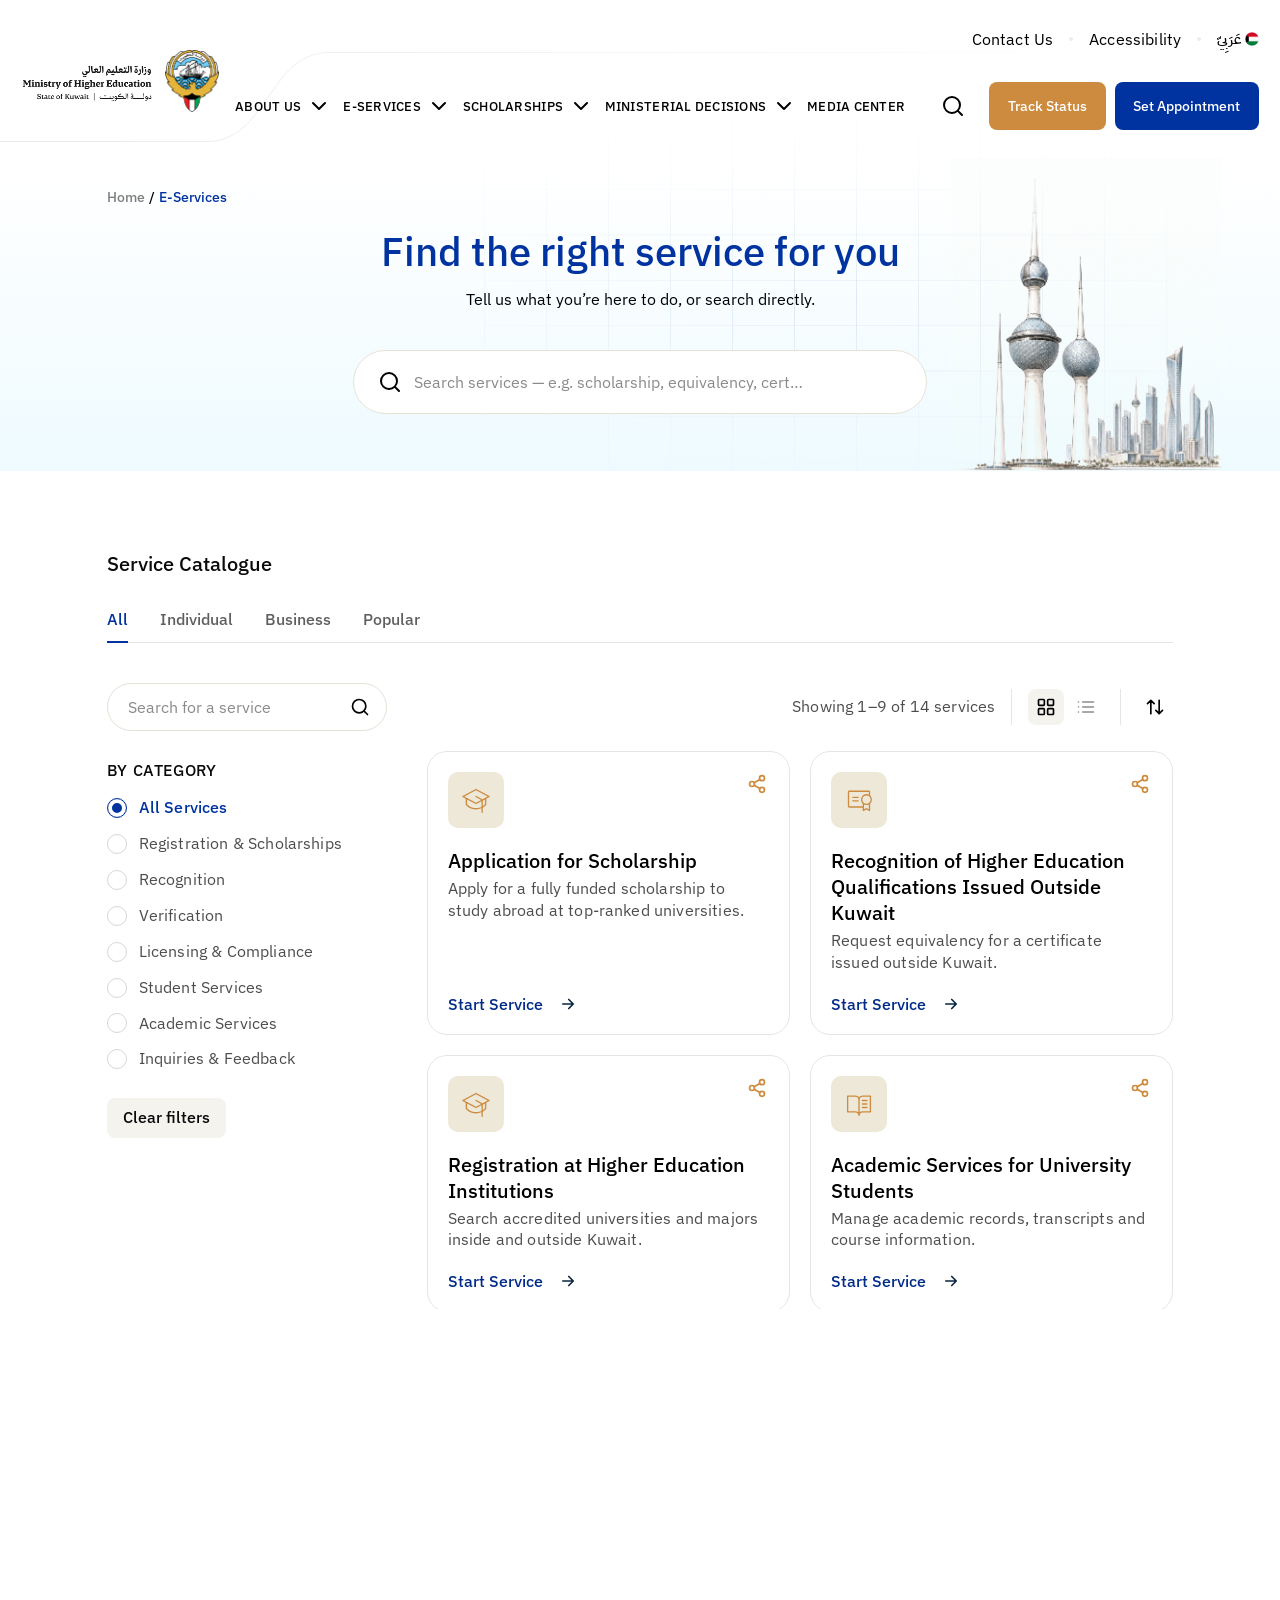
==== commit 059d29d5: "Add catalogue pagination and details page refinements - Service catalogue: nine services per page wi" ====
--- a/index.html
+++ b/index.html
@@ -437,6 +437,7 @@
               </ul>
 
               <p class="catalogue__empty" data-catalogue-empty hidden>No services match these filters. Try a different search or category.</p>
+              <nav class="pagination" aria-label="Service catalogue pages" data-catalogue-pagination hidden></nav>
               <p class="visually-hidden" role="status" aria-live="polite" data-share-status></p>
             </div>
           </div>
--- a/css/styles.css
+++ b/css/styles.css
@@ -938,7 +938,8 @@
 
 .catalogue__grid {
   display: grid;
-  grid-template-columns: repeat(auto-fill, minmax(260px, 1fr));
+  /* as many 260px+ columns as fit, but never more than three (a 3 × 3 page) */
+  grid-template-columns: repeat(auto-fill, minmax(max(260px, calc((100% - 40px) / 3)), 1fr));
   gap: 20px;
 }
 
@@ -954,6 +955,56 @@
   font-size: 16px;
   text-align: center;
   color: var(--color-text-subtle);
+}
+
+/* Pagination */
+.pagination {
+  display: flex;
+  flex-wrap: wrap;
+  align-items: center;
+  justify-content: center;
+  gap: 8px;
+  margin-top: 12px;
+}
+
+.pagination[hidden] {
+  display: none;
+}
+
+.pagination__button {
+  display: inline-flex;
+  align-items: center;
+  justify-content: center;
+  min-width: 44px;
+  height: 44px;
+  padding: 0 12px;
+  border: 1px solid var(--color-border);
+  border-radius: var(--radius-md);
+  background: var(--color-white);
+  font-size: 16px;
+  font-weight: 500;
+  color: var(--color-heading);
+  transition: background-color 0.2s ease, border-color 0.2s ease, color 0.2s ease;
+}
+
+.pagination__button:hover:not(:disabled) {
+  border-color: var(--color-primary);
+  color: var(--color-primary);
+}
+
+.pagination__button[aria-current="page"] {
+  border-color: var(--color-primary);
+  background: var(--color-primary);
+  color: var(--color-white);
+}
+
+.pagination__button:disabled {
+  opacity: 0.4;
+  cursor: not-allowed;
+}
+
+.pagination__button--prev img {
+  transform: scaleX(-1);
 }
 
 /* Service card */
